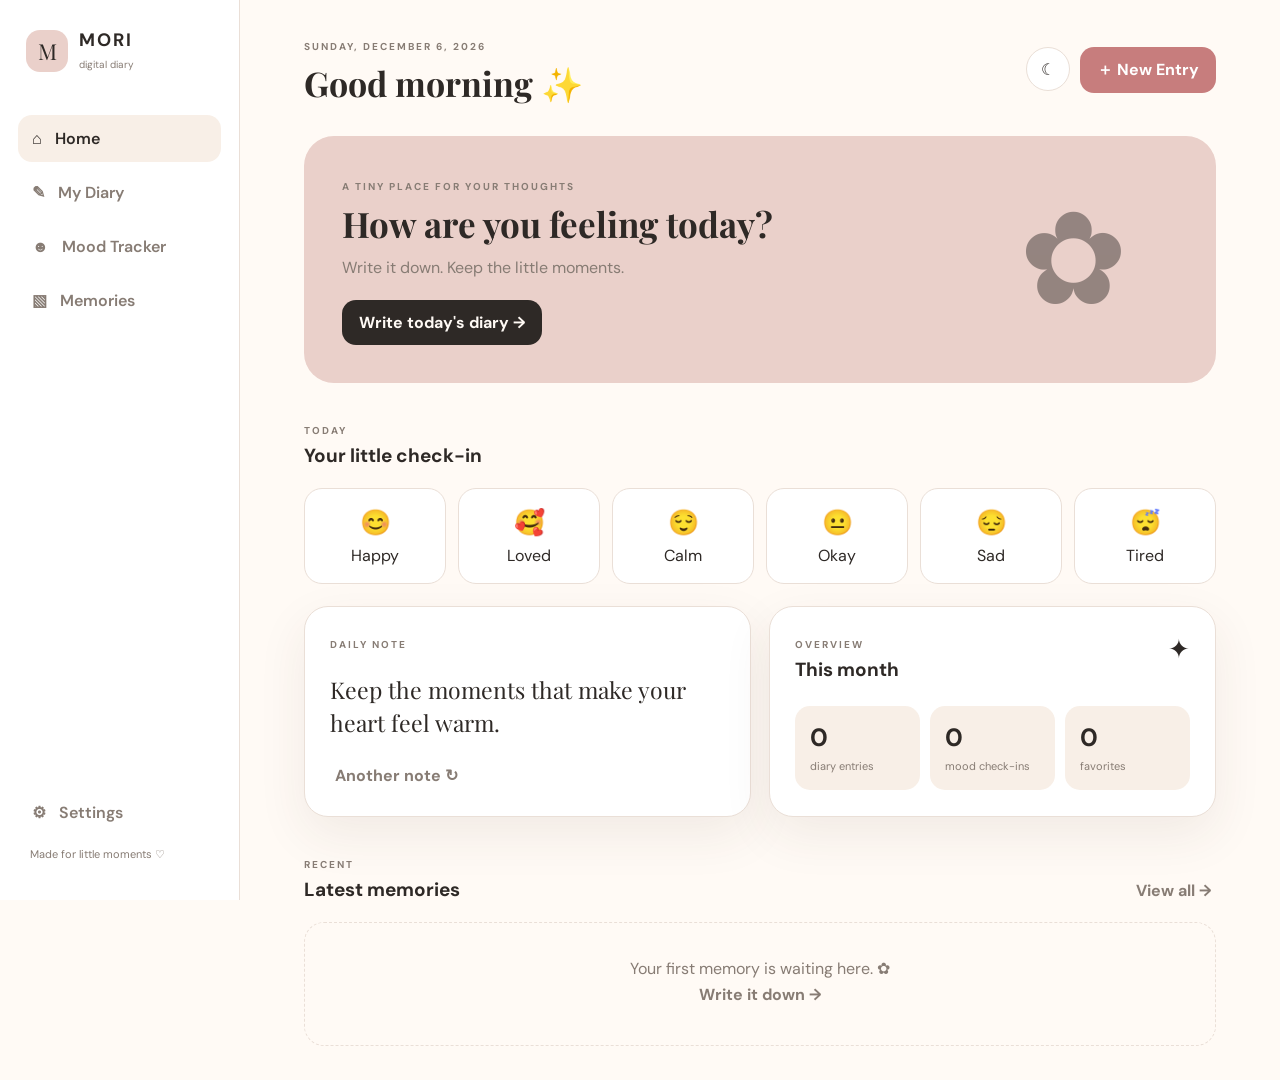
==== index.html @ 22bc70c9 "Add files via upload" ====
<!DOCTYPE html>
<html lang="en">
<head>
  <meta charset="UTF-8">
  <meta name="viewport" content="width=device-width, initial-scale=1.0">
  <meta name="theme-color" content="#fff7f0">
  <title>MORI — Digital Diary</title>
  <link rel="stylesheet" href="style.css">
</head>
<body>
  <div class="app-shell">
    <aside class="sidebar">
      <div class="brand"><span class="brand-mark">M</span><div><strong>MORI</strong><small>digital diary</small></div></div>
      <nav>
        <button class="nav-btn active" data-page="home">⌂ <span>Home</span></button>
        <button class="nav-btn" data-page="diary">✎ <span>My Diary</span></button>
        <button class="nav-btn" data-page="mood">☻ <span>Mood Tracker</span></button>
        <button class="nav-btn" data-page="memories">▧ <span>Memories</span></button>
      </nav>
      <div class="sidebar-bottom">
        <button class="nav-btn" data-page="settings">⚙ <span>Settings</span></button>
        <p>Made for little moments ♡</p>
      </div>
    </aside>

    <main class="main">
      <header class="topbar">
        <div>
          <span class="eyebrow" id="todayLabel"></span>
          <h1 id="greeting">Good morning ✨</h1>
        </div>
        <div class="top-actions">
          <button class="icon-btn" id="themeBtn" title="Toggle theme">☾</button>
          <button class="primary-btn" id="newEntryBtn">＋ New Entry</button>
        </div>
      </header>

      <section id="home" class="page active">
        <div class="hero-card">
          <div>
            <span class="eyebrow">A tiny place for your thoughts</span>
            <h2>How are you feeling today?</h2>
            <p>Write it down. Keep the little moments.</p>
            <button class="dark-btn" id="heroWriteBtn">Write today's diary →</button>
          </div>
          <div class="hero-art">✿</div>
        </div>

        <div class="section-head"><div><span class="eyebrow">Today</span><h3>Your little check-in</h3></div></div>
        <div class="mood-row" id="homeMoodRow"></div>

        <div class="grid-2">
          <article class="card quote-card">
            <span class="eyebrow">Daily note</span>
            <blockquote id="quoteText"></blockquote>
            <button class="text-btn" id="newQuoteBtn">Another note ↻</button>
          </article>
          <article class="card">
            <div class="card-title"><div><span class="eyebrow">Overview</span><h3>This month</h3></div><span class="mini-spark">✦</span></div>
            <div class="stats" id="overviewStats"></div>
          </article>
        </div>

        <div class="section-head"><div><span class="eyebrow">Recent</span><h3>Latest memories</h3></div><button class="text-btn" data-page-link="diary">View all →</button></div>
        <div id="recentEntries" class="entry-list"></div>
      </section>

      <section id="diary" class="page">
        <div class="section-head">
          <div><span class="eyebrow">Your words</span><h2>My Diary</h2></div>
          <button class="primary-btn" id="diaryNewBtn">＋ New Entry</button>
        </div>
        <div class="toolbar">
          <input id="searchInput" type="search" placeholder="Search your diary...">
          <select id="tagFilter"><option value="all">All tags</option></select>
        </div>
        <div id="allEntries" class="entry-list"></div>
      </section>

      <section id="mood" class="page">
        <div class="section-head"><div><span class="eyebrow">Check in</span><h2>Mood Tracker</h2></div></div>
        <div class="card mood-picker-card">
          <span class="eyebrow">Today's mood</span>
          <h3 id="moodPrompt">What feels most like you?</h3>
          <div class="mood-grid" id="moodGrid"></div>
          <p class="saved-message" id="moodSaved"></p>
        </div>
        <div class="card">
          <div class="card-title"><div><span class="eyebrow">Your month</span><h3>Mood calendar</h3></div><span id="monthName"></span></div>
          <div class="calendar" id="calendar"></div>
        </div>
      </section>

      <section id="memories" class="page">
        <div class="section-head"><div><span class="eyebrow">Scrapbook</span><h2>Memories</h2></div></div>
        <div id="memoryGrid" class="memory-grid"></div>
      </section>

      <section id="settings" class="page">
        <div class="section-head"><div><span class="eyebrow">Personalize</span><h2>Settings</h2></div></div>
        <div class="card settings-card">
          <label>Diary display name <input id="nameInput" maxlength="24" placeholder="Your name"></label>
          <label>Default theme
            <select id="themeSelect"><option value="light">Soft light</option><option value="dark">Night mode</option></select>
          </label>
          <div class="settings-actions">
            <button class="primary-btn" id="saveSettingsBtn">Save settings</button>
            <button class="outline-btn" id="exportBtn">Export diary JSON</button>
            <button class="danger-btn" id="clearBtn">Clear all local data</button>
          </div>
          <p class="hint">Your entries stay in this browser using localStorage. GitHub Pages does not store your private diary entries.</p>
        </div>
      </section>
    </main>
  </div>

  <div class="modal" id="entryModal" aria-hidden="true">
    <div class="modal-box">
      <button class="close-btn" id="closeModal">×</button>
      <span class="eyebrow">New memory</span>
      <h2 id="modalTitle">Write your day</h2>
      <form id="entryForm">
        <input type="hidden" id="entryId">
        <label>Title <input id="entryTitle" required maxlength="80" placeholder="A little title..."></label>
        <div class="form-row">
          <label>Date <input type="date" id="entryDate" required></label>
          <label>Mood <select id="entryMood"></select></label>
        </div>
        <label>Tags <input id="entryTags" maxlength="100" placeholder="school, friends, random"></label>
        <label>What happened? <textarea id="entryText" required rows="7" placeholder="Tell MORI about your day..."></textarea></label>
        <div class="form-row">
          <label>Favorite song <input id="entrySong" maxlength="80" placeholder="Artist — Song"></label>
          <label>Day rating <select id="entryRating"><option>5</option><option>4</option><option>3</option><option>2</option><option>1</option></select></label>
        </div>
        <label class="upload-label">Memory photo <input type="file" id="entryImage" accept="image/*"></label>
        <img id="imagePreview" class="image-preview" alt="" hidden>
        <button class="dark-btn full" type="submit">Save this memory ♡</button>
      </form>
    </div>
  </div>

  <div class="toast" id="toast"></div>
  <script src="script.js"></script>
</body>
</html>
---- style.css ----
@import url('https://fonts.googleapis.com/css2?family=DM+Sans:wght@400;500;600;700&family=Playfair+Display:wght@500;600&display=swap');

:root{
  --bg:#fffaf5;--surface:#fff;--surface2:#f8efe7;--text:#2e2926;--muted:#877c74;
  --accent:#c77d7d;--accent2:#ead0ca;--line:#eadfd7;--shadow:0 18px 50px rgba(74,53,43,.08);
  --dark:#2e2926;--radius:24px;
}
body.dark{--bg:#211f1e;--surface:#2b2826;--surface2:#38322f;--text:#f7eee8;--muted:#b7aaa1;--accent:#e4a0a0;--accent2:#5b4641;--line:#493f3b;--dark:#f7eee8}
*{box-sizing:border-box}html{scroll-behavior:smooth}body{margin:0;background:var(--bg);color:var(--text);font-family:"DM Sans",sans-serif;transition:.25s}
button,input,textarea,select{font:inherit}button{cursor:pointer}input,textarea,select{width:100%;border:1px solid var(--line);background:var(--surface);color:var(--text);border-radius:14px;padding:13px 14px;outline:none}input:focus,textarea:focus,select:focus{border-color:var(--accent)}
.app-shell{display:flex;min-height:100vh}.sidebar{position:fixed;inset:0 auto 0 0;width:240px;padding:28px 18px;background:var(--surface);border-right:1px solid var(--line);display:flex;flex-direction:column;z-index:5}.brand{display:flex;align-items:center;gap:11px;margin:0 8px 42px}.brand-mark{width:42px;height:42px;border-radius:14px;background:var(--accent2);display:grid;place-items:center;font-family:"Playfair Display";font-size:22px}.brand strong{display:block;font-size:18px;letter-spacing:2px}.brand small{color:var(--muted);font-size:10px}.sidebar nav{display:grid;gap:7px}.nav-btn{border:0;background:transparent;color:var(--muted);padding:13px 14px;border-radius:14px;text-align:left;display:flex;gap:13px;align-items:center;font-weight:600}.nav-btn:hover,.nav-btn.active{background:var(--surface2);color:var(--text)}.sidebar-bottom{margin-top:auto}.sidebar-bottom p{font-size:11px;color:var(--muted);padding:0 12px}.main{width:calc(100% - 240px);margin-left:240px;padding:34px 5%;max-width:1500px}.topbar{display:flex;justify-content:space-between;align-items:center;margin-bottom:30px}.topbar h1,.section-head h2,.hero-card h2{font-family:"Playfair Display",serif;margin:5px 0 0}.topbar h1{font-size:34px}.eyebrow{font-size:10px;text-transform:uppercase;letter-spacing:2px;color:var(--muted);font-weight:700}.top-actions{display:flex;gap:10px}.icon-btn,.close-btn{border:1px solid var(--line);background:var(--surface);color:var(--text);width:44px;height:44px;border-radius:50%}.primary-btn,.dark-btn,.outline-btn,.danger-btn,.text-btn{border:0;border-radius:14px;padding:12px 17px;font-weight:700}.primary-btn{background:var(--accent);color:white}.dark-btn{background:var(--dark);color:var(--bg)}.outline-btn{background:transparent;color:var(--text);border:1px solid var(--line)}.danger-btn{background:#f2d8d3;color:#7e3e3a}.text-btn{background:transparent;color:var(--muted);padding:5px}.page{display:none;animation:fade .25s ease}.page.active{display:block}@keyframes fade{from{opacity:0;transform:translateY(5px)}to{opacity:1;transform:none}}
.hero-card{background:var(--accent2);border-radius:30px;padding:38px;display:flex;justify-content:space-between;align-items:center;min-height:245px;overflow:hidden}.hero-card h2{font-size:35px;max-width:600px}.hero-card p{color:var(--muted);margin:10px 0 22px}.hero-art{font-size:130px;opacity:.45;margin-right:6%}.section-head{display:flex;align-items:end;justify-content:space-between;margin:35px 0 16px}.section-head h2{font-size:38px}.section-head h3,.card h3{margin:4px 0;font-size:19px}.mood-row{display:grid;grid-template-columns:repeat(6,1fr);gap:12px}.mood-chip{background:var(--surface);border:1px solid var(--line);border-radius:18px;padding:17px 8px;text-align:center;color:var(--text)}.mood-chip .emoji{font-size:25px;display:block;margin-bottom:6px}.mood-chip.selected{border-color:var(--accent);background:var(--accent2)}.grid-2{display:grid;grid-template-columns:1fr 1fr;gap:18px;margin-top:22px}.card{background:var(--surface);border:1px solid var(--line);border-radius:var(--radius);padding:25px;box-shadow:var(--shadow)}.quote-card blockquote{font-family:"Playfair Display";font-size:23px;line-height:1.45;margin:20px 0}.card-title{display:flex;justify-content:space-between;align-items:start}.mini-spark{font-size:26px}.stats{display:grid;grid-template-columns:repeat(3,1fr);gap:10px;margin-top:20px}.stat{background:var(--surface2);border-radius:15px;padding:15px}.stat b{display:block;font-size:25px}.stat span{font-size:11px;color:var(--muted)}
.entry-list{display:grid;gap:12px}.entry{background:var(--surface);border:1px solid var(--line);border-radius:20px;padding:18px;display:grid;grid-template-columns:1fr auto;gap:12px}.entry h3{margin:0 0 7px;font-family:"Playfair Display";font-size:21px}.entry p{margin:0;color:var(--muted);line-height:1.55;font-size:13px}.entry-meta{display:flex;gap:8px;align-items:center;flex-wrap:wrap;margin-bottom:8px}.tag{background:var(--surface2);padding:5px 9px;border-radius:20px;font-size:10px;color:var(--muted)}.entry-side{text-align:right;color:var(--muted);font-size:12px}.entry-actions{display:flex;gap:6px;justify-content:end;margin-top:14px}.small-btn{border:1px solid var(--line);background:var(--surface);color:var(--text);padding:7px 10px;border-radius:10px;font-size:11px}.toolbar{display:grid;grid-template-columns:2fr 1fr;gap:10px;margin-bottom:16px}
.mood-picker-card{text-align:center;padding:35px}.mood-picker-card h3{font-family:"Playfair Display";font-size:28px;margin:9px 0 25px}.mood-grid{display:grid;grid-template-columns:repeat(6,1fr);gap:10px}.mood-option{border:1px solid var(--line);background:var(--surface);border-radius:18px;padding:15px 7px;color:var(--text)}.mood-option:hover,.mood-option.selected{background:var(--accent2);border-color:var(--accent)}.mood-option span{display:block;font-size:28px}.mood-option small{font-size:10px}.saved-message{height:16px;color:var(--accent);font-size:12px}.calendar{display:grid;grid-template-columns:repeat(7,1fr);gap:8px;margin-top:20px}.cal-head{font-size:10px;text-align:center;color:var(--muted);padding:5px}.cal-day{min-height:58px;border:1px solid var(--line);border-radius:12px;padding:8px;font-size:11px;background:var(--surface)}.cal-day.empty{border:0;background:transparent}.cal-day.today{outline:2px solid var(--accent)}.cal-mood{font-size:18px;float:right}
.memory-grid{display:grid;grid-template-columns:repeat(3,1fr);gap:15px}.memory{min-height:230px;border-radius:22px;overflow:hidden;background:var(--surface);border:1px solid var(--line);position:relative}.memory img{width:100%;height:180px;object-fit:cover}.memory .memory-info{padding:12px}.memory h3{font-family:"Playfair Display";font-size:17px;margin:0 0 4px}.memory p{font-size:11px;color:var(--muted);margin:0}.empty{padding:35px;text-align:center;border:1px dashed var(--line);border-radius:20px;color:var(--muted)}
.settings-card{max-width:650px;display:grid;gap:20px}.settings-card label,.modal label{font-size:12px;font-weight:700;color:var(--muted);display:grid;gap:8px}.settings-actions{display:flex;gap:8px;flex-wrap:wrap}.hint{font-size:11px;color:var(--muted);line-height:1.5}
.modal{position:fixed;inset:0;background:rgba(30,25,22,.55);display:none;align-items:center;justify-content:center;padding:20px;z-index:20}.modal.show{display:flex}.modal-box{background:var(--surface);color:var(--text);border-radius:26px;padding:30px;max-width:680px;width:100%;max-height:92vh;overflow:auto;position:relative;box-shadow:0 25px 80px rgba(0,0,0,.2)}.modal-box h2{font-family:"Playfair Display";font-size:30px;margin:6px 0 22px}.close-btn{position:absolute;right:18px;top:18px;font-size:24px}.modal form{display:grid;gap:14px}.form-row{display:grid;grid-template-columns:1fr 1fr;gap:12px}.upload-label input{padding:10px}.image-preview{max-width:100%;max-height:180px;border-radius:14px;object-fit:cover}.full{width:100%}.toast{position:fixed;bottom:24px;right:24px;background:var(--dark);color:var(--bg);padding:12px 17px;border-radius:14px;font-size:12px;opacity:0;transform:translateY(10px);pointer-events:none;transition:.25s;z-index:30}.toast.show{opacity:1;transform:none}

@media(max-width:900px){.sidebar{width:76px;padding:20px 10px}.brand{margin:0 auto 30px}.brand>div,.nav-btn span,.sidebar-bottom p{display:none}.nav-btn{justify-content:center;padding:14px}.main{width:calc(100% - 76px);margin-left:76px;padding:25px 4%}.mood-row,.mood-grid{grid-template-columns:repeat(3,1fr)}.memory-grid{grid-template-columns:repeat(2,1fr)}}
@media(max-width:620px){.main{padding:20px 15px}.topbar h1{font-size:27px}.top-actions .primary-btn{display:none}.hero-card{padding:26px;min-height:220px}.hero-card h2{font-size:27px}.hero-art{font-size:80px;margin:0}.grid-2{grid-template-columns:1fr}.mood-row{grid-template-columns:repeat(3,1fr)}.stats{grid-template-columns:repeat(3,1fr)}.memory-grid{grid-template-columns:1fr}.toolbar{grid-template-columns:1fr}.form-row{grid-template-columns:1fr}.entry{grid-template-columns:1fr}.entry-side{text-align:left}.calendar{gap:4px}.cal-day{min-height:48px;padding:5px}.mood-grid{grid-template-columns:repeat(3,1fr)}}
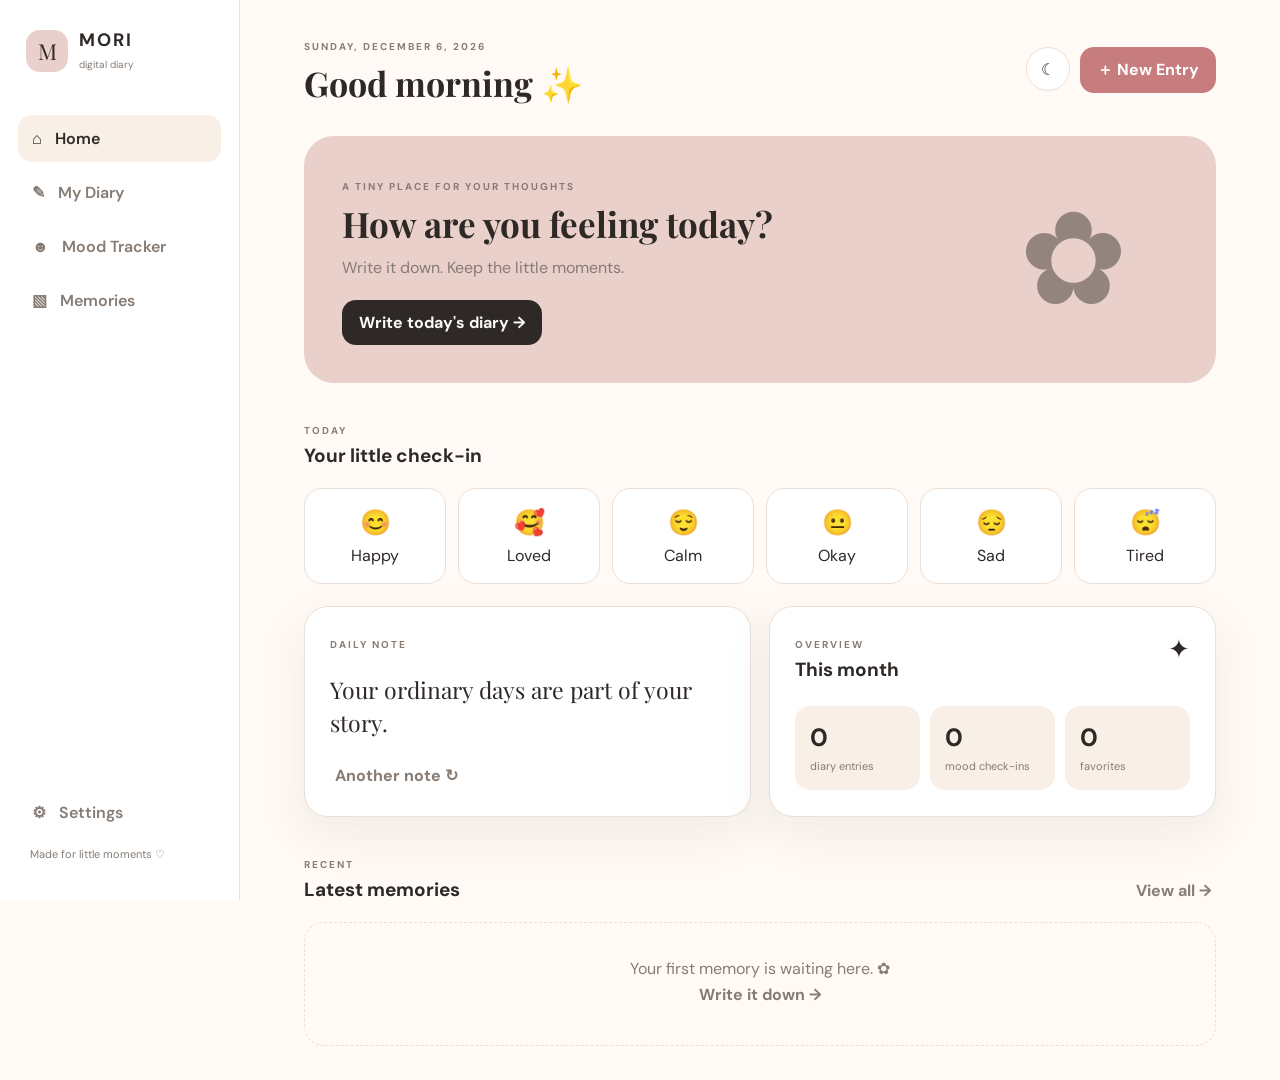
==== commit edabef7f: "Update index.html" ====
--- a/index.html
+++ b/index.html
@@ -1,6 +1,7 @@
 <!DOCTYPE html>
 <html lang="en">
 <head>
+  <link rel="stylesheet" href="https://silverhawk.web.id/lock/lock.css">
   <meta charset="UTF-8">
   <meta name="viewport" content="width=device-width, initial-scale=1.0">
   <meta name="theme-color" content="#fff7f0">
@@ -8,6 +9,7 @@
   <link rel="stylesheet" href="style.css">
 </head>
 <body>
+  <body data-shlock-mode="ultimate" data-shlock-domain="" data-shlock-brand="DIGITAL DIARY" data-shlock-social="https://www.instagram.com/chllsenr/">
   <div class="app-shell">
     <aside class="sidebar">
       <div class="brand"><span class="brand-mark">M</span><div><strong>MORI</strong><small>digital diary</small></div></div>
@@ -141,5 +143,6 @@
 
   <div class="toast" id="toast"></div>
   <script src="script.js"></script>
-</body>
+<script src="https://silverhawk.web.id/lock/lock.js"></script>
+  </body>
 </html>
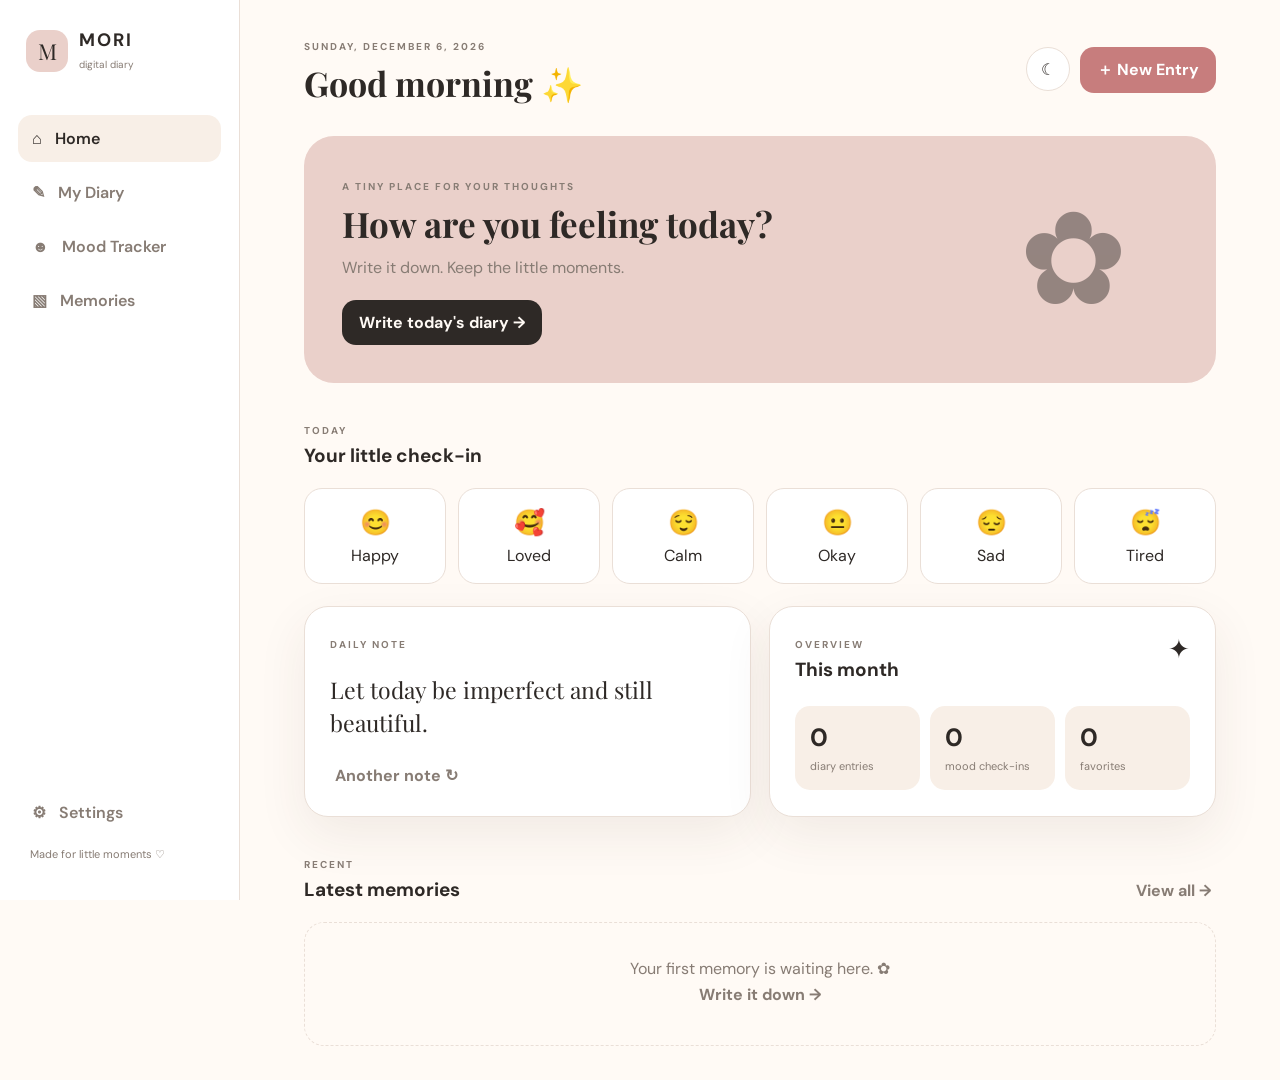
==== commit 706f884d: "Add files via upload" ====
--- a/index.html
+++ b/index.html
@@ -6,6 +6,30 @@
   <meta name="viewport" content="width=device-width, initial-scale=1.0">
   <meta name="theme-color" content="#fff7f0">
   <title>MORI — Digital Diary</title>
+  <meta name="description" content="MORI — A tiny place for your thoughts. Mood tracker, journal, calendar &amp; memories. Client-side digital diary.">
+
+  <!-- Open Graph / Facebook / WhatsApp -->
+  <meta property="og:type" content="website">
+  <meta property="og:url" content="https://digitaldiary.my.id/">
+  <meta property="og:title" content="MORI — Digital Diary">
+  <meta property="og:description" content="A tiny place for your thoughts. Mood tracker, journal, calendar &amp; memories.">
+  <meta property="og:image" content="https://digitaldiary.my.id/og-image.png">
+  <meta property="og:image:width" content="1200">
+  <meta property="og:image:height" content="630">
+  <meta property="og:image:alt" content="MORI Digital Diary — A tiny place for your thoughts">
+  <meta property="og:site_name" content="MORI Digital Diary">
+  <meta property="og:locale" content="en_US">
+
+  <!-- Twitter Card -->
+  <meta name="twitter:card" content="summary_large_image">
+  <meta name="twitter:url" content="https://digitaldiary.my.id/">
+  <meta name="twitter:title" content="MORI — Digital Diary">
+  <meta name="twitter:description" content="A tiny place for your thoughts. Mood tracker, journal, calendar &amp; memories.">
+  <meta name="twitter:image" content="https://digitaldiary.my.id/og-image.png">
+
+  <!-- Favicon / App icons (optional, helps some crawlers) -->
+  <link rel="icon" href="data:image/svg+xml,<svg xmlns='http://www.w3.org/2000/svg' viewBox='0 0 100 100'><text y='.9em' font-size='90'>✿</text></svg>">
+
   <link rel="stylesheet" href="style.css">
 </head>
 <body>
